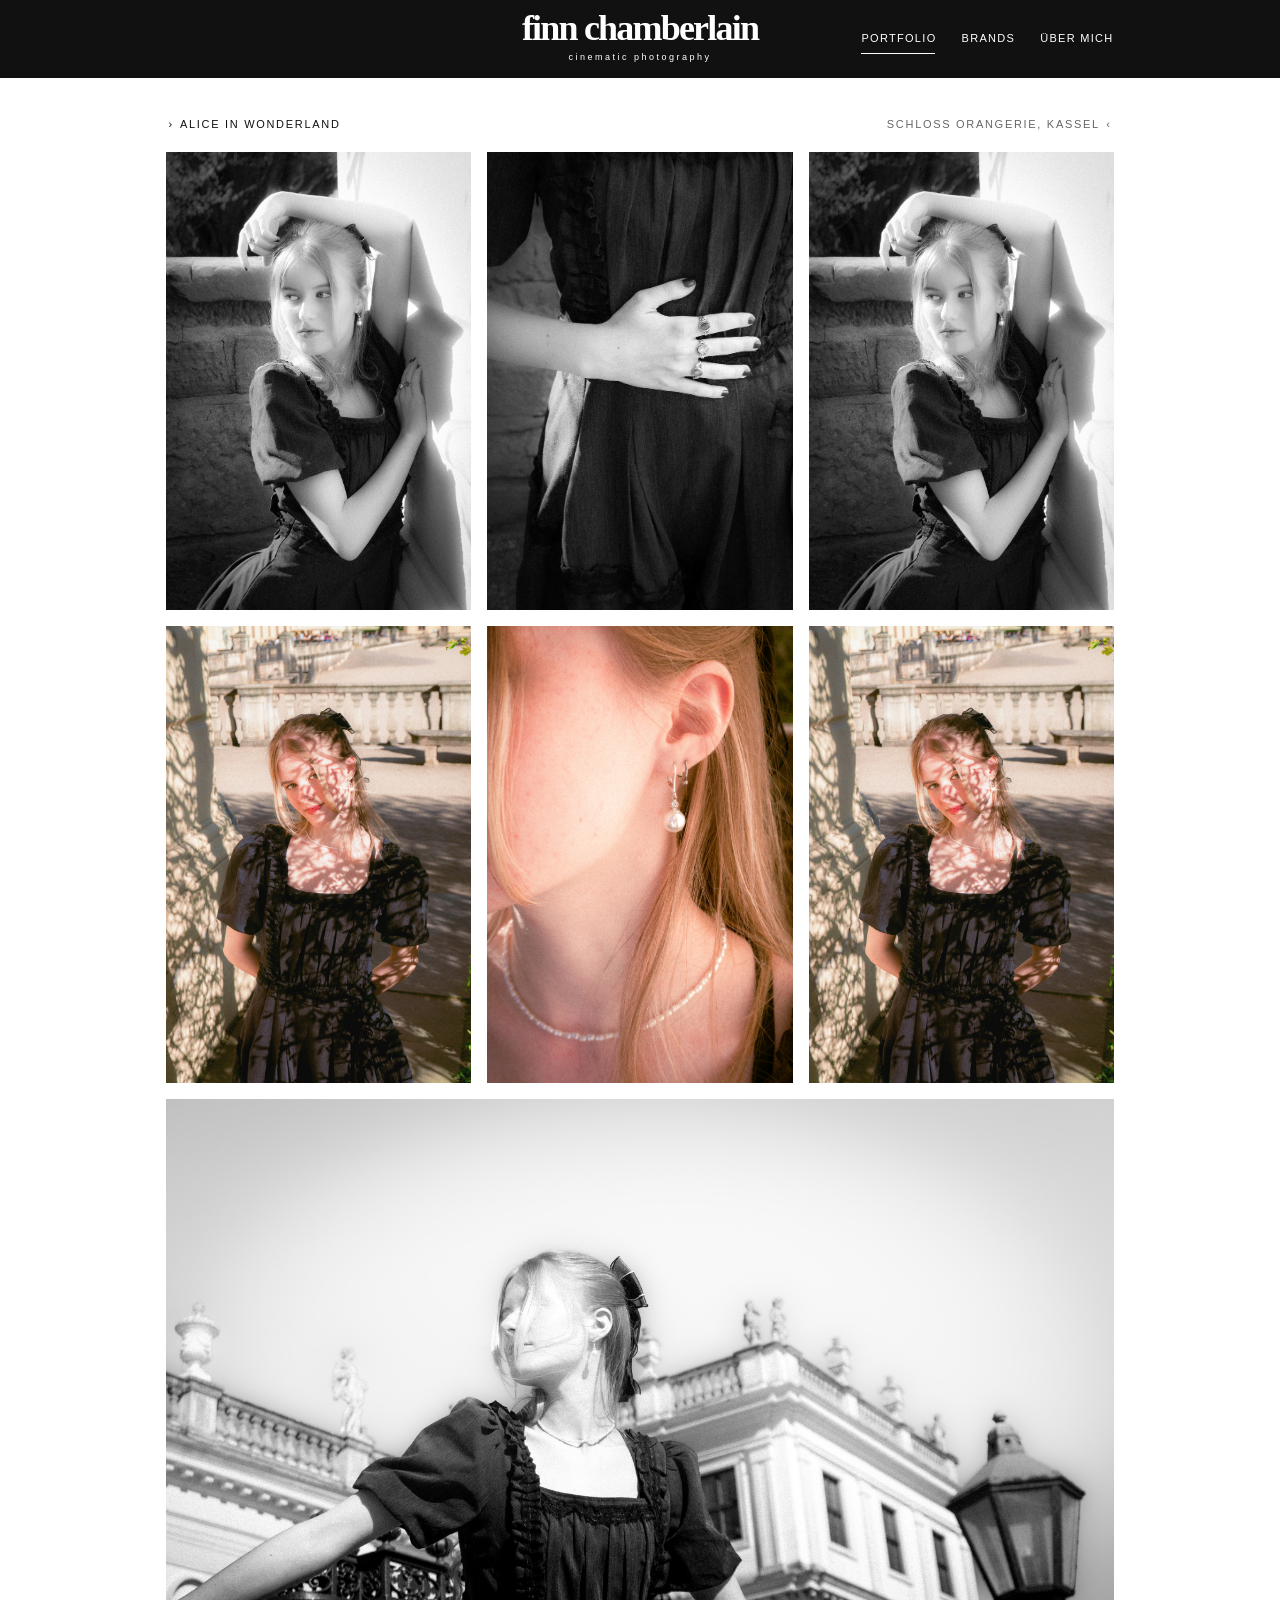
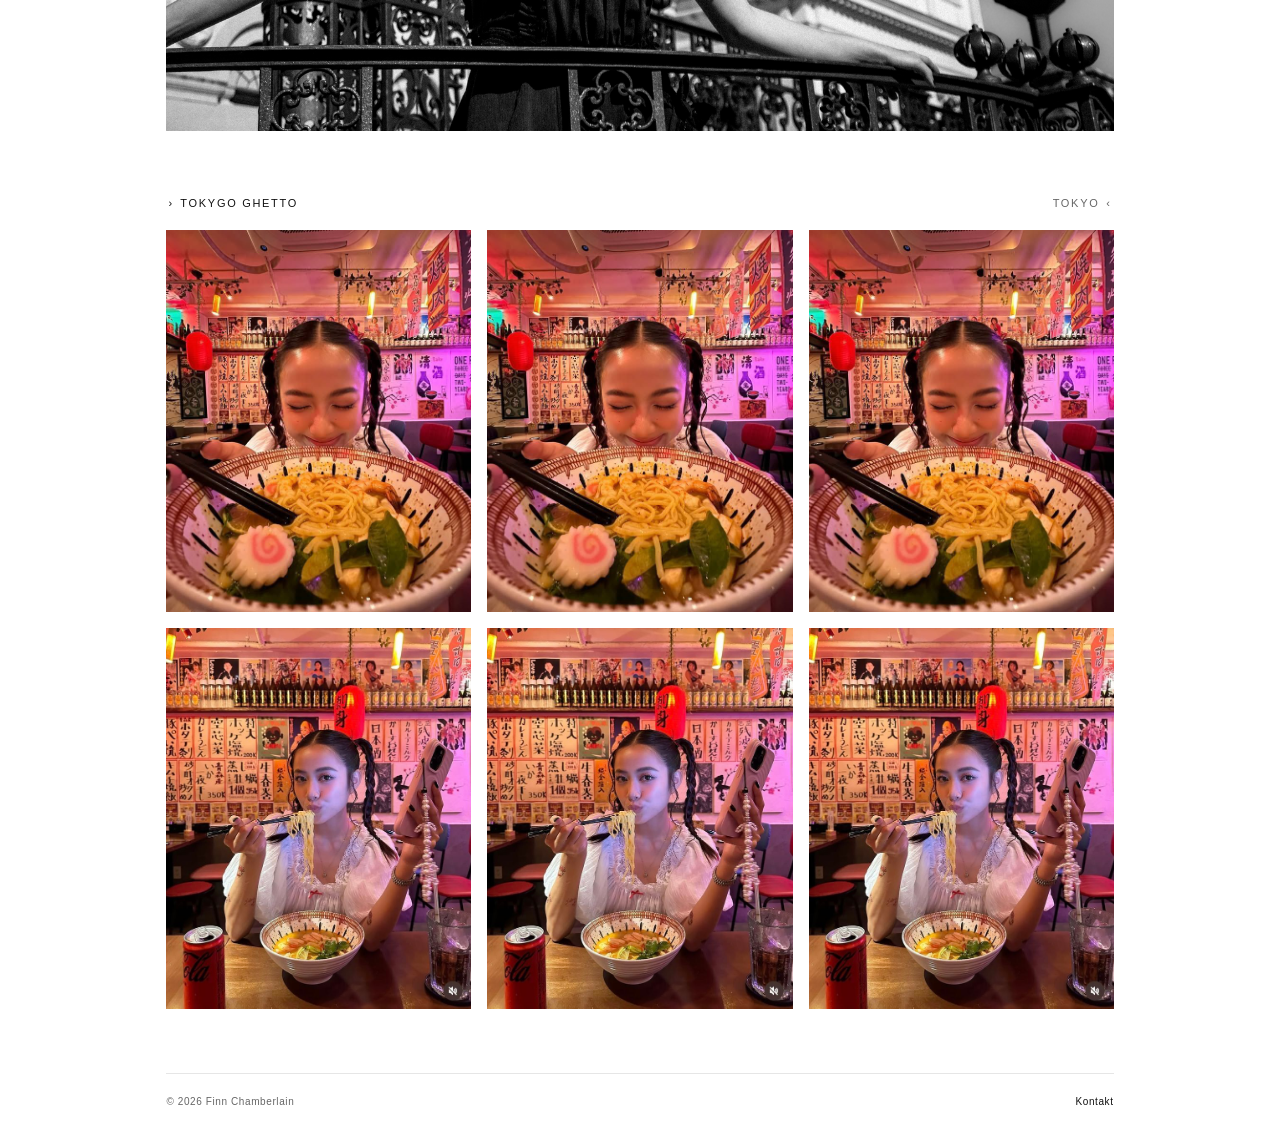
==== index.html @ cdeca8a9 "Initial photography portfolio and client gallery" ====
<!doctype html>
<html lang="de">
<head>
  <meta charset="utf-8">
  <meta name="viewport" content="width=device-width, initial-scale=1">
  <meta name="description" content="Finn Chamberlain — Porträt-, Fashion- und Editorial-Fotografie.">
  <meta name="theme-color" content="#111111">
  <title>Portfolio — Finn Chamberlain</title>
  <link rel="stylesheet" href="styles.css">
  <script src="script.js" defer></script>
</head>
<body>
  <a class="skip-link" href="#main">Zum Inhalt</a>
  <header class="site-header">
    <div class="header-inner">
      <a class="wordmark" href="index.html" aria-label="Finn Chamberlain, Startseite">finn chamberlain<span>cinematic photography</span></a>
      <nav aria-label="Hauptnavigation">
        <a href="index.html" aria-current="page">Portfolio</a>
        <a href="brands.html">Brands</a>
        <a href="about.html">Über mich</a>
      </nav>
    </div>
  </header>
  <main id="main" class="page">
    <h1 class="visually-hidden">Finn Chamberlain — Portfolio</h1>
    <section class="photo-series" aria-labelledby="series-title">
      <div class="series-heading">
        <h2 id="series-title"><span aria-hidden="true">›</span> Alice in Wonderland</h2>
        <p>Schloss Orangerie, Kassel <span aria-hidden="true">‹</span></p>
      </div>
      <div class="photo-grid portfolio-grid">
        <img src="fotos/DSC01236.jpg" width="952" height="1427" alt="Schwarz-Weiß-Porträt an einer Säule der Orangerie, ein Arm über dem Kopf." fetchpriority="high" decoding="async">
        <img src="fotos/DSC01363.jpg" width="786" height="1179" alt="Schwarz-Weiß-Detail einer Hand mit Ringen auf einem schwarzen Kleid." decoding="async">
        <img class="photo-repeat" src="fotos/DSC01236.jpg" width="952" height="1427" alt="" aria-hidden="true" decoding="async">
        <img src="fotos/DSC01395-fertig.jpg" width="975" height="1462" alt="Porträt im schwarzen Kleid vor der Orangerie mit Blattschatten im Gesicht." loading="lazy" decoding="async">
        <img src="fotos/DSC01354.jpg" width="691" height="1036" alt="Detailaufnahme von Perlenohrring und Halskette im warmen Sonnenlicht." loading="lazy" decoding="async">
        <img class="photo-repeat" src="fotos/DSC01395-fertig.jpg" width="975" height="1462" alt="" aria-hidden="true" loading="lazy" decoding="async">
        <img class="photo-landscape" src="fotos/DSC00937.jpg" width="1500" height="1000" alt="Schwarz-Weiß-Aufnahme im Querformat: ein Model am schmiedeeisernen Geländer vor der Orangerie." loading="lazy" decoding="async">
      </div>
    </section>
    <section class="photo-series" aria-labelledby="tokygo-title">
      <div class="series-heading">
        <h2 id="tokygo-title"><span aria-hidden="true">›</span> Tokygo Ghetto</h2>
        <p>Tokyo <span aria-hidden="true">‹</span></p>
      </div>
      <div class="photo-grid portfolio-grid tokygo-grid">
        <img src="fotos/bild3.jpg" width="640" height="800" alt="Eine Frau über einer Schale Ramen im farbig beleuchteten Restaurant in Tokyo." loading="lazy" decoding="async">
        <img class="photo-repeat" src="fotos/bild3.jpg" width="640" height="800" alt="" aria-hidden="true" loading="lazy" decoding="async">
        <img class="photo-repeat" src="fotos/bild3.jpg" width="640" height="800" alt="" aria-hidden="true" loading="lazy" decoding="async">
        <img src="fotos/bild4.jpg" width="736" height="911" alt="Porträt am Restauranttisch in Tokyo mit Ramen, Essstäbchen und roten Laternen im Hintergrund." loading="lazy" decoding="async">
        <img class="photo-repeat" src="fotos/bild4.jpg" width="736" height="911" alt="" aria-hidden="true" loading="lazy" decoding="async">
        <img class="photo-repeat" src="fotos/bild4.jpg" width="736" height="911" alt="" aria-hidden="true" loading="lazy" decoding="async">
      </div>
    </section>
  </main>
  <footer class="site-footer">
    <span>© <span data-year>2026</span> Finn Chamberlain</span>
    <a href="about.html#kontakt">Kontakt</a>
  </footer>
</body>
</html>
---- styles.css ----
@charset "UTF-8";

:root {
  --white: #ffffff;
  --black: #111111;
  --muted: #666666;
  --line: #e6e6e6;
  --serif: Georgia, "Times New Roman", serif;
  --sans: "Helvetica Neue", Helvetica, Arial, sans-serif;
  --content-width: 74%;
  --content-max: 1480px;
  --image-gap: clamp(16px, 1.25vw, 24px);
}

* { box-sizing: border-box; }
body {
  margin: 0;
  background: var(--white);
  color: var(--black);
  font-family: var(--sans);
  -webkit-font-smoothing: antialiased;
}
a { color: inherit; text-decoration: none; }
a:focus-visible { outline: 2px solid currentColor; outline-offset: 5px; }
h1, h2, p { margin: 0; }
::selection { color: var(--white); background: var(--black); }
.visually-hidden {
  position: absolute;
  width: 1px;
  height: 1px;
  padding: 0;
  margin: -1px;
  overflow: hidden;
  clip-path: inset(50%);
  white-space: nowrap;
  border: 0;
}
.skip-link {
  position: fixed;
  z-index: 10;
  top: 10px;
  left: 10px;
  padding: 12px 18px;
  color: var(--black);
  background: var(--white);
  transform: translateY(-160%);
}
.skip-link:focus { transform: translateY(0); }

.site-header { color: var(--white); background: var(--black); }
.header-inner {
  width: var(--content-width);
  max-width: var(--content-max);
  min-height: 78px;
  margin-inline: auto;
  display: grid;
  grid-template-columns: minmax(0, 1fr) auto minmax(0, 1fr);
  align-items: center;
  gap: 24px;
}
.wordmark {
  grid-column: 2;
  padding: 6px 0 10px;
  text-align: center;
  font-family: var(--serif);
  font-size: 36px;
  font-weight: 700;
  line-height: 1;
  letter-spacing: -1.8px;
  white-space: nowrap;
}
.wordmark span {
  display: block;
  margin-top: 5px;
  font-family: var(--sans);
  font-size: 9px;
  font-weight: 400;
  line-height: 1.4;
  letter-spacing: 2.5px;
}
.site-header nav {
  justify-self: end;
  display: flex;
  gap: 25px;
  align-items: center;
}
.site-header nav a {
  position: relative;
  padding: 12px 0;
  font-size: 11px;
  line-height: 1.4;
  letter-spacing: 1.3px;
  text-transform: uppercase;
  white-space: nowrap;
}
.site-header nav a::after {
  content: "";
  position: absolute;
  bottom: 5px;
  left: 0;
  right: 1.3px;
  height: 1px;
  background: currentColor;
  transform: scaleX(0);
  transform-origin: left;
  transition: transform 180ms ease;
}
.site-header nav a[aria-current="page"]::after,
.site-header nav a:hover::after,
.site-header nav a:focus-visible::after { transform: scaleX(1); }

.page {
  width: var(--content-width);
  max-width: var(--content-max);
  margin: clamp(32px, 3vw, 52px) auto 0;
}
.series-heading {
  display: flex;
  justify-content: space-between;
  align-items: baseline;
  gap: 12px 28px;
  margin-bottom: 18px;
}
.series-heading h1,
.series-heading h2,
.series-heading p {
  font-size: 11px;
  font-weight: 400;
  line-height: 1.6;
  letter-spacing: 1.7px;
  text-transform: uppercase;
}
.series-heading p { text-align: right; color: var(--muted); }
.series-heading h2 > span, .series-heading p > span { display: inline-block; margin-inline: 2px; }
.photo-grid {
  display: grid;
  grid-template-columns: repeat(3, minmax(0, 1fr));
  gap: var(--image-gap);
}
.photo-placeholder {
  position: relative;
  min-width: 0;
  aspect-ratio: 2 / 3;
  background: #eeeeee;
}
.photo-placeholder span {
  position: absolute;
  bottom: 14px;
  left: 14px;
  right: 14px;
  color: var(--muted);
  font-size: 10px;
  line-height: 1.5;
  letter-spacing: .5px;
}
.photo-grid img {
  display: block;
  min-width: 0;
  width: 100%;
  height: auto;
}
.portfolio-grid > img:not(.photo-landscape) { aspect-ratio: 2 / 3; object-fit: cover; }
.tokygo-grid > img:not(.photo-landscape) { aspect-ratio: 4 / 5; }
.photo-landscape { grid-column: 1 / -1; }
.photo-series + .photo-series { margin-top: 64px; }

.about-layout {
  display: grid;
  grid-template-columns: minmax(0, 1fr) minmax(0, 1.15fr);
  gap: clamp(36px, 5vw, 88px);
  align-items: start;
}
.about-heading { margin-bottom: 28px; }
.about-figure { margin: 0; }
.about-portrait { display: block; width: 100%; height: auto; }
.about-figure figcaption { display: flex; justify-content: space-between; gap: 20px; margin-top: 14px; font-size: 9px; line-height: 1.6; letter-spacing: 1px; text-transform: uppercase; }
.about-figure figcaption span { color: var(--muted); }
.about-copy { padding-top: 8px; }
.about-kicker { color: var(--muted); font-size: 9px; letter-spacing: 1.4px; text-transform: uppercase; line-height: 1.8; }
.about-copy h2 {
  margin: 14px 0 30px;
  font-size: clamp(20px, 2vw, 28px);
  font-weight: 400;
  line-height: 1.4;
  letter-spacing: 1.5px;
  text-transform: uppercase;
}
.about-prose {
  max-width: 62ch;
  font-size: 14px;
  line-height: 1.95;
  text-align: justify;
  text-align-last: left;
  -webkit-hyphens: auto;
  hyphens: auto;
  overflow-wrap: break-word;
}
.about-prose p + p { margin-top: 20px; }
.about-contact-link { display: inline-flex; align-items: center; gap: 24px; min-height: 44px; margin-top: 22px; font-size: 10px; letter-spacing: 1.4px; text-transform: uppercase; }
.about-contact-link:hover { text-decoration: underline; text-underline-offset: 5px; }
.draft-note { color: var(--muted); }
.contact-section { margin-top: 64px; scroll-margin-top: 24px; }
.about-contact { display: grid; grid-template-columns: 1fr 1.15fr; gap: clamp(36px, 5vw, 88px); padding-top: 26px; border-top: 1px solid var(--line); }
.about-contact h2 { font-size: 11px; font-weight: 400; line-height: 1.8; letter-spacing: 1.7px; text-transform: uppercase; }
.about-contact p { font-size: 13px; line-height: 1.9; }
.about-contact .draft-note { margin-top: 12px; font-size: 11px; }
.publications-section { margin-top: clamp(56px, 6vw, 96px); }
.publication-list { list-style: none; padding: 0; margin: 26px 0 0; }
.publication-entry {
  display: grid;
  grid-template-columns: 72px minmax(0, 1fr);
  align-items: baseline;
  gap: 28px;
  padding: 27px 0;
  border-top: 1px solid var(--line);
  border-bottom: 1px solid var(--line);
}
.publication-entry + .publication-entry { border-top: 0; }
.publication-entry > div { display: grid; grid-template-columns: minmax(0, 1fr) minmax(0, 1.2fr); gap: 28px; align-items: baseline; }
.publication-year { color: var(--muted); font-size: 11px; line-height: 1.8; }
.publication-entry h3 { margin: 0; font-family: var(--sans); font-size: 13px; font-weight: 400; line-height: 1.6; letter-spacing: 1px; text-transform: uppercase; }
.publication-entry p { margin: 0; color: var(--muted); font-size: 11px; line-height: 1.9; }
.site-footer {
  width: var(--content-width);
  max-width: var(--content-max);
  margin: 64px auto 0;
  padding: 20px 0 28px;
  border-top: 1px solid var(--line);
  display: flex;
  justify-content: space-between;
  gap: 20px;
  font-size: 10px;
  line-height: 1.6;
  letter-spacing: .6px;
  color: var(--muted);
}
.site-footer a { color: var(--black); }
.site-footer a:hover { text-decoration: underline; text-underline-offset: 4px; }

.brand-index { display: flex; flex-wrap: wrap; gap: 18px 36px; padding: 18px 0 35px; }
.brand-index a { padding: 7px 0; font-size: 10px; line-height: 1.6; letter-spacing: 1px; text-transform: uppercase; }
.brand-index a span { color: var(--muted); margin-right: 10px; }
.brand-index a:hover { text-decoration: underline; text-underline-offset: 5px; }
.brand-story { display: grid; grid-template-columns: minmax(0, 1fr) minmax(0, 3fr); gap: clamp(28px, 4vw, 72px); scroll-margin-top: 32px; }
.brand-story + .brand-story { margin-top: clamp(64px, 8vw, 128px); padding-top: 48px; border-top: 1px solid var(--line); }
.brand-story-info { position: sticky; top: 36px; align-self: start; padding-top: 3px; }
.brand-story-number, .brand-story-count { font-size: 9px; line-height: 1.7; letter-spacing: 1.2px; text-transform: uppercase; color: var(--muted); }
.brand-story-info h2 { margin: 25px 0 35px; font-family: var(--sans); font-size: clamp(21px, 2.1vw, 34px); font-weight: 400; line-height: 1.25; letter-spacing: -.3px; text-transform: uppercase; overflow-wrap: anywhere; }
.brand-facts { margin: 0; }
.brand-facts > div + div { margin-top: 24px; }
.brand-facts dt { margin-bottom: 7px; color: var(--muted); font-size: 9px; line-height: 1.6; letter-spacing: 1.2px; text-transform: uppercase; }
.brand-facts dd { margin: 0; font-size: 12px; line-height: 1.7; }
.brand-story-count { margin-top: 42px; padding-top: 18px; border-top: 1px solid var(--line); }
.brand-story-images { display: grid; grid-template-columns: repeat(2, minmax(0, 1fr)); gap: var(--image-gap); align-items: start; }
.brand-story-images img { display: block; min-width: 0; width: 100%; height: auto; aspect-ratio: 3 / 2; object-fit: cover; }
.brand-story-images .story-portrait { aspect-ratio: 2 / 3; }
.story-full { grid-column: 1 / -1; }
.brand-story-end { grid-column: 1 / -1; display: flex; justify-content: space-between; gap: 16px; padding-top: 2px; color: var(--muted); font-size: 8px; line-height: 1.8; letter-spacing: 1px; text-transform: uppercase; }

@media (max-width: 1200px) {
  :root { --content-width: 86%; --image-gap: 20px; }
}
@media (max-width: 1000px) {
  .header-inner { grid-template-columns: 1fr auto; }
  .wordmark { grid-column: 1; justify-self: start; }
  .about-layout { grid-template-columns: minmax(0, .85fr) minmax(0, 1.15fr); gap: 32px; }
  .about-copy { padding-top: 0; }
  .about-prose { font-size: 13px; }
}
@media (max-width: 700px) {
  :root { --content-width: 90%; --image-gap: 14px; }
  .header-inner { display: flex; flex-direction: column; gap: 3px; padding: 12px 0 9px; }
  .wordmark { font-size: 31px; padding: 3px 0 7px; }
  .wordmark span { font-size: 8px; letter-spacing: 2px; }
  .site-header nav { gap: 26px; }
  .site-header nav a { padding: 15px 0; font-size: 10px; }
  .site-header nav a::after { bottom: 8px; }
  .page { margin-top: 27px; }
  .series-heading { flex-wrap: wrap; gap: 4px 16px; margin-bottom: 12px; }
  .series-heading h1, .series-heading h2, .series-heading p { font-size: 10px; letter-spacing: 1px; }
  .series-heading p { text-align: left; }
  .photo-grid { grid-template-columns: repeat(2, minmax(0, 1fr)); }
  .portfolio-grid > .photo-repeat { display: none; }
  .photo-placeholder span { bottom: 10px; left: 10px; right: 10px; font-size: 9px; }
  .photo-series + .photo-series { margin-top: 32px; }
  .about-heading { margin-bottom: 24px; }
  .about-layout { grid-template-columns: 1fr; gap: 32px; }
  .about-figure { max-width: 440px; }
  .about-prose { max-width: none; font-size: 14px; line-height: 1.9; }
  .about-copy h2 { margin-bottom: 23px; }
  .about-contact { grid-template-columns: 1fr; gap: 16px; }
  .site-footer { margin-top: 32px; flex-wrap: wrap; }
  .brand-index { gap: 10px 24px; padding: 12px 0 30px; }
  .brand-index a { font-size: 9px; }
  .brand-story { grid-template-columns: 1fr; gap: 25px; }
  .brand-story-info { position: static; display: grid; grid-template-columns: minmax(0, 1fr) auto; column-gap: 24px; }
  .brand-story-number { grid-column: 1 / -1; margin-bottom: 15px; }
  .brand-story-info h2 { margin: 0; font-size: 26px; }
  .brand-facts { align-self: end; }
  .brand-facts > div + div { margin-top: 14px; }
  .brand-facts dd { font-size: 11px; }
  .brand-story-count { grid-column: 1 / -1; margin-top: 20px; padding-top: 13px; }
  .brand-story + .brand-story { margin-top: 54px; padding-top: 30px; }
  .publication-entry { grid-template-columns: 36px minmax(0, 1fr); gap: 12px; }
  .publication-entry > div { grid-template-columns: 1fr; gap: 8px; }
}
@media (max-width: 440px) {
  .photo-grid, .about-layout { grid-template-columns: 1fr; }
  .about-layout { gap: 28px; }
  .brand-story-info { grid-template-columns: 1fr; gap: 0; }
  .brand-facts { display: flex; flex-wrap: wrap; gap: 20px; margin-top: 20px; }
  .brand-facts > div + div { margin-top: 0; }
  .brand-story-images { grid-template-columns: 1fr; }
}

@media (prefers-reduced-motion: reduce) {
  *, *::before, *::after { transition: none !important; }
}
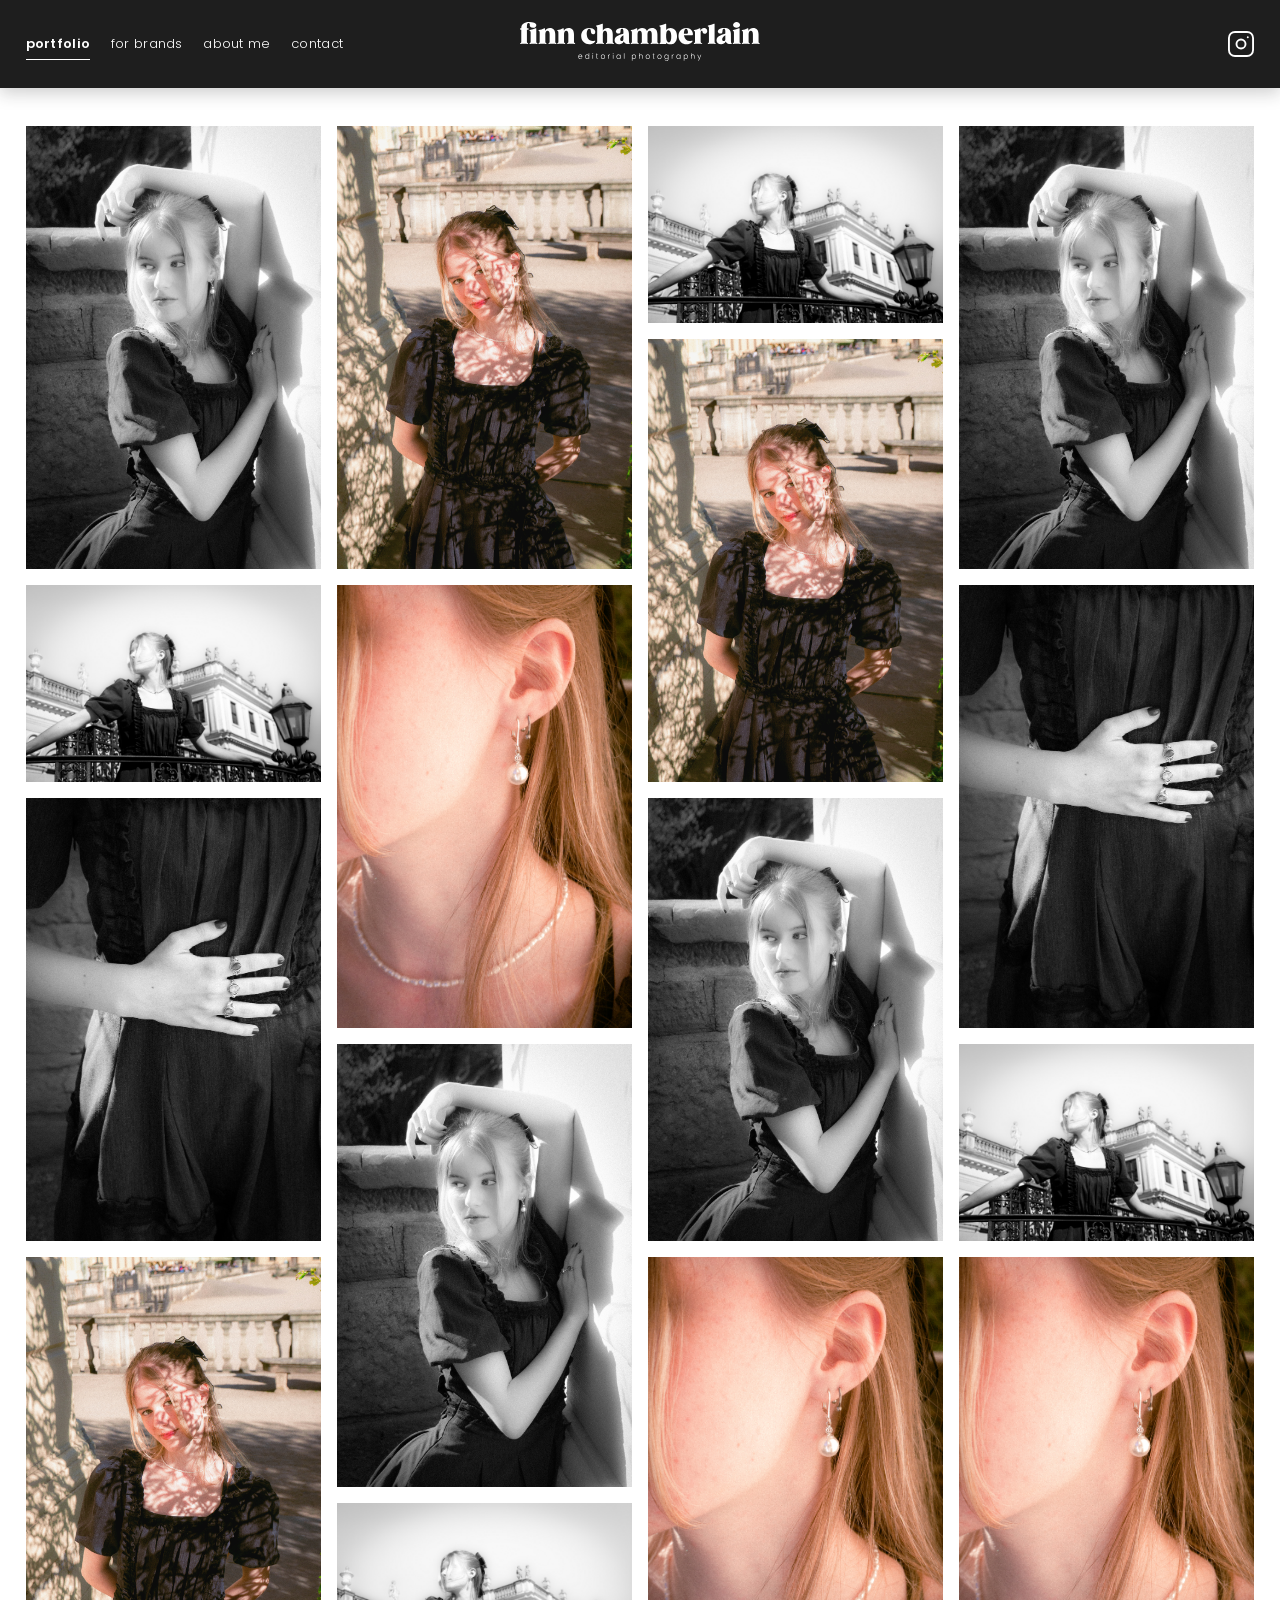
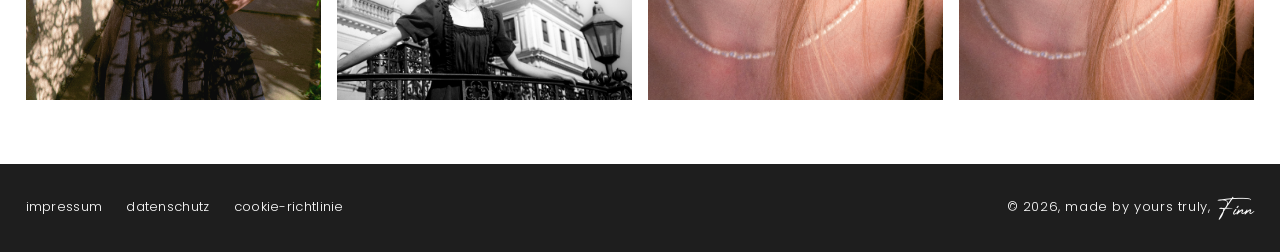
==== commit a665441c: "Redesign portfolio and enhance photo viewing" ====
--- a/index.html
+++ b/index.html
@@ -4,58 +4,59 @@
   <meta charset="utf-8">
   <meta name="viewport" content="width=device-width, initial-scale=1">
   <meta name="description" content="Finn Chamberlain — Porträt-, Fashion- und Editorial-Fotografie.">
-  <meta name="theme-color" content="#111111">
-  <title>Portfolio — Finn Chamberlain</title>
-  <link rel="stylesheet" href="styles.css">
-  <script src="script.js" defer></script>
+  <meta name="theme-color" content="#1E1E1E">
+  <title>portfolio — finn chamberlain</title>
+  <link rel="stylesheet" href="styles.css?v=editorial-1">
+  <script src="image-protection.js" defer></script>
+  <script src="foto-daten.js?v=metadata-1" defer></script>
+  <script src="script.js?v=metadata-2" defer></script>
 </head>
 <body>
   <a class="skip-link" href="#main">Zum Inhalt</a>
   <header class="site-header">
     <div class="header-inner">
-      <a class="wordmark" href="index.html" aria-label="Finn Chamberlain, Startseite">finn chamberlain<span>cinematic photography</span></a>
+      <a class="wordmark" href="index.html" aria-label="Finn Chamberlain, Startseite"><img src="logo/finn-chamberlain-logo.svg" alt="Finn Chamberlain — cinematic photography" width="209" height="34"></a>
       <nav aria-label="Hauptnavigation">
-        <a href="index.html" aria-current="page">Portfolio</a>
-        <a href="brands.html">Brands</a>
-        <a href="about.html">Über mich</a>
+        <a href="index.html" aria-current="page">portfolio</a>
+        <a href="brands.html">for brands</a>
+        <a href="about.html">about me</a>
+        <a href="contact.html">contact</a>
       </nav>
+      <a class="instagram-link" href="https://www.instagram.com/finnxchamberlain/" target="_blank" rel="noopener noreferrer" aria-label="Finn Chamberlain auf Instagram (neuer Tab)"><img src="resources/instagram.svg" alt="" width="16" height="16"></a>
     </div>
   </header>
-  <main id="main" class="page">
+  <main id="main" class="page portfolio-page">
     <h1 class="visually-hidden">Finn Chamberlain — Portfolio</h1>
-    <section class="photo-series" aria-labelledby="series-title">
-      <div class="series-heading">
-        <h2 id="series-title"><span aria-hidden="true">›</span> Alice in Wonderland</h2>
-        <p>Schloss Orangerie, Kassel <span aria-hidden="true">‹</span></p>
+    <section class="portfolio-gallery" aria-label="Ausgewählte Fotografien">
+      <div class="portfolio-column">
+        <figure class="portfolio-photo"><img src="fotos/DSC01236.jpg" width="952" height="1427" alt="Schwarz-Weiß-Porträt an einer Säule der Orangerie, ein Arm über dem Kopf." fetchpriority="high" decoding="async"></figure>
+        <figure class="portfolio-photo is-landscape"><img src="fotos/DSC00937.jpg" width="1500" height="1000" alt="Ein Model am schmiedeeisernen Geländer vor der Orangerie, in Schwarz-Weiß." decoding="async"></figure>
+        <figure class="portfolio-photo"><img src="fotos/DSC01363.jpg" width="786" height="1179" alt="Detail einer Hand mit Ringen auf einem schwarzen Kleid." decoding="async"></figure>
+        <figure class="portfolio-photo"><img src="fotos/DSC01395-fertig.jpg" width="975" height="1462" alt="Porträt im schwarzen Kleid mit Blattschatten im Gesicht." decoding="async"></figure>
       </div>
-      <div class="photo-grid portfolio-grid">
-        <img src="fotos/DSC01236.jpg" width="952" height="1427" alt="Schwarz-Weiß-Porträt an einer Säule der Orangerie, ein Arm über dem Kopf." fetchpriority="high" decoding="async">
-        <img src="fotos/DSC01363.jpg" width="786" height="1179" alt="Schwarz-Weiß-Detail einer Hand mit Ringen auf einem schwarzen Kleid." decoding="async">
-        <img class="photo-repeat" src="fotos/DSC01236.jpg" width="952" height="1427" alt="" aria-hidden="true" decoding="async">
-        <img src="fotos/DSC01395-fertig.jpg" width="975" height="1462" alt="Porträt im schwarzen Kleid vor der Orangerie mit Blattschatten im Gesicht." loading="lazy" decoding="async">
-        <img src="fotos/DSC01354.jpg" width="691" height="1036" alt="Detailaufnahme von Perlenohrring und Halskette im warmen Sonnenlicht." loading="lazy" decoding="async">
-        <img class="photo-repeat" src="fotos/DSC01395-fertig.jpg" width="975" height="1462" alt="" aria-hidden="true" loading="lazy" decoding="async">
-        <img class="photo-landscape" src="fotos/DSC00937.jpg" width="1500" height="1000" alt="Schwarz-Weiß-Aufnahme im Querformat: ein Model am schmiedeeisernen Geländer vor der Orangerie." loading="lazy" decoding="async">
+      <div class="portfolio-column">
+        <figure class="portfolio-photo"><img src="fotos/DSC01395-fertig.jpg" width="975" height="1462" alt="Porträt im schwarzen Kleid mit Blattschatten im Gesicht." loading="lazy" decoding="async"></figure>
+        <figure class="portfolio-photo"><img src="fotos/DSC01354.jpg" width="691" height="1036" alt="Perlenohrring und Halskette im warmen Sonnenlicht." loading="lazy" decoding="async"></figure>
+        <figure class="portfolio-photo"><img src="fotos/DSC01236.jpg" width="952" height="1427" alt="Schwarz-Weiß-Porträt an einer Säule der Orangerie, ein Arm über dem Kopf." loading="lazy" decoding="async"></figure>
+        <figure class="portfolio-photo is-landscape"><img src="fotos/DSC00937.jpg" width="1500" height="1000" alt="" loading="lazy" decoding="async"></figure>
       </div>
-    </section>
-    <section class="photo-series" aria-labelledby="tokygo-title">
-      <div class="series-heading">
-        <h2 id="tokygo-title"><span aria-hidden="true">›</span> Tokygo Ghetto</h2>
-        <p>Tokyo <span aria-hidden="true">‹</span></p>
+      <div class="portfolio-column">
+        <figure class="portfolio-photo is-landscape"><img src="fotos/DSC00937.jpg" width="1500" height="1000" alt="" loading="lazy" decoding="async"></figure>
+        <figure class="portfolio-photo"><img src="fotos/DSC01395-fertig.jpg" width="975" height="1462" alt="" loading="lazy" decoding="async"></figure>
+        <figure class="portfolio-photo"><img src="fotos/DSC01236.jpg" width="952" height="1427" alt="" loading="lazy" decoding="async"></figure>
+        <figure class="portfolio-photo"><img src="fotos/DSC01354.jpg" width="691" height="1036" alt="" loading="lazy" decoding="async"></figure>
       </div>
-      <div class="photo-grid portfolio-grid tokygo-grid">
-        <img src="fotos/bild3.jpg" width="640" height="800" alt="Eine Frau über einer Schale Ramen im farbig beleuchteten Restaurant in Tokyo." loading="lazy" decoding="async">
-        <img class="photo-repeat" src="fotos/bild3.jpg" width="640" height="800" alt="" aria-hidden="true" loading="lazy" decoding="async">
-        <img class="photo-repeat" src="fotos/bild3.jpg" width="640" height="800" alt="" aria-hidden="true" loading="lazy" decoding="async">
-        <img src="fotos/bild4.jpg" width="736" height="911" alt="Porträt am Restauranttisch in Tokyo mit Ramen, Essstäbchen und roten Laternen im Hintergrund." loading="lazy" decoding="async">
-        <img class="photo-repeat" src="fotos/bild4.jpg" width="736" height="911" alt="" aria-hidden="true" loading="lazy" decoding="async">
-        <img class="photo-repeat" src="fotos/bild4.jpg" width="736" height="911" alt="" aria-hidden="true" loading="lazy" decoding="async">
+      <div class="portfolio-column">
+        <figure class="portfolio-photo"><img src="fotos/DSC01236.jpg" width="952" height="1427" alt="" loading="lazy" decoding="async"></figure>
+        <figure class="portfolio-photo"><img src="fotos/DSC01363.jpg" width="786" height="1179" alt="" loading="lazy" decoding="async"></figure>
+        <figure class="portfolio-photo is-landscape"><img src="fotos/DSC00937.jpg" width="1500" height="1000" alt="" loading="lazy" decoding="async"></figure>
+        <figure class="portfolio-photo"><img src="fotos/DSC01354.jpg" width="691" height="1036" alt="" loading="lazy" decoding="async"></figure>
       </div>
     </section>
   </main>
   <footer class="site-footer">
-    <span>© <span data-year>2026</span> Finn Chamberlain</span>
-    <a href="about.html#kontakt">Kontakt</a>
+    <nav aria-label="Rechtliches"><a href="impressum.html">impressum</a><a href="datenschutz.html">datenschutz</a><a href="cookie-richtlinie.html">cookie-richtlinie</a></nav>
+    <span class="footer-credit">© 2026, made by yours truly, <span class="signature">Finn</span></span>
   </footer>
 </body>
 </html>
--- a/styles.css
+++ b/styles.css
@@ -1,12 +1,53 @@
 @charset "UTF-8";
+
+@font-face {
+  font-family: "Gazpacho";
+  src: url("fonts/gazpacho-regular.otf") format("opentype");
+  font-style: normal;
+  font-weight: 400;
+  font-display: swap;
+}
+
+@font-face {
+  font-family: "Gazpacho";
+  src: url("fonts/gazpacho-bold.otf") format("opentype");
+  font-style: normal;
+  font-weight: 700;
+  font-display: swap;
+}
+
+@font-face {
+  font-family: "Poppins";
+  src: url("fonts/poppins-light.ttf") format("truetype");
+  font-style: normal;
+  font-weight: 300;
+  font-display: swap;
+}
+
+@font-face {
+  font-family: "Poppins";
+  src: url("fonts/Poppins-SemiBold.ttf") format("truetype");
+  font-style: normal;
+  font-weight: 600;
+  font-display: swap;
+}
 
 :root {
   --white: #ffffff;
-  --black: #111111;
-  --muted: #666666;
-  --line: #e6e6e6;
-  --serif: Georgia, "Times New Roman", serif;
-  --sans: "Helvetica Neue", Helvetica, Arial, sans-serif;
+  --black: #1e1e1e;
+  --muted: var(--black);
+  --line: var(--black);
+  --bar-height: 88px;
+  --bar-font-size: 13px;
+  --bar-inset: max(calc((100% - var(--gallery-width)) / 2), calc((100% - var(--gallery-max)) / 2));
+  --gallery-width: 96%;
+  --gallery-max: 1840px;
+  --lightbox-edge: 8px;
+  --contact-photo-filter: grayscale(1);
+  --page-space: clamp(32px, 3vw, 52px);
+  --photo-gap: clamp(12px, 1.25vw, 24px);
+  --serif: "Gazpacho", Georgia, "Times New Roman", serif;
+  --sans: "Poppins", "Helvetica Neue", Helvetica, Arial, sans-serif;
   --content-width: 74%;
   --content-max: 1480px;
   --image-gap: clamp(16px, 1.25vw, 24px);
@@ -15,14 +56,25 @@
 * { box-sizing: border-box; }
 body {
   margin: 0;
+  min-height: 100vh;
+  display: flex;
+  flex-direction: column;
   background: var(--white);
   color: var(--black);
   font-family: var(--sans);
+  font-weight: 300;
+  text-transform: lowercase;
+  font-synthesis: none;
   -webkit-font-smoothing: antialiased;
 }
 a { color: inherit; text-decoration: none; }
 a:focus-visible { outline: 2px solid currentColor; outline-offset: 5px; }
 h1, h2, p { margin: 0; }
+h1, h2, h3, h4, h5, h6 { font-family: var(--serif); font-weight: 400; }
+button, input, select, textarea { font-family: inherit; font-weight: inherit; }
+button, input, select, textarea { text-transform: inherit; }
+img:not([src$=".svg"]) { -webkit-user-drag: none; -webkit-touch-callout: none; user-select: none; pointer-events: none; }
+img.lightbox-image, #viewer-image { pointer-events: auto; }
 ::selection { color: var(--white); background: var(--black); }
 .visually-hidden {
   position: absolute;
@@ -47,23 +99,36 @@
 }
 .skip-link:focus { transform: translateY(0); }
 
-.site-header { color: var(--white); background: var(--black); }
+.site-header {
+  position: sticky;
+  top: 0;
+  z-index: 20;
+  flex-shrink: 0;
+  height: var(--bar-height);
+  color: var(--white);
+  background: var(--black);
+  box-shadow: 0 5px 16px rgb(30 30 30 / 22%);
+  transition: transform 280ms ease, opacity 280ms ease;
+}
+.site-header.is-hidden { transform: translateY(-100%); opacity: 0; pointer-events: none; }
+.site-header:focus-within { transform: translateY(0); opacity: 1; pointer-events: auto; }
 .header-inner {
-  width: var(--content-width);
-  max-width: var(--content-max);
-  min-height: 78px;
+  width: var(--gallery-width);
+  max-width: var(--gallery-max);
+  height: 100%;
   margin-inline: auto;
   display: grid;
   grid-template-columns: minmax(0, 1fr) auto minmax(0, 1fr);
   align-items: center;
-  gap: 24px;
+  gap: 16px;
 }
 .wordmark {
   grid-column: 2;
+  grid-row: 1;
   padding: 6px 0 10px;
   text-align: center;
   font-family: var(--serif);
-  font-size: 36px;
+  font-size: 30px;
   font-weight: 700;
   line-height: 1;
   letter-spacing: -1.8px;
@@ -74,45 +139,61 @@
   margin-top: 5px;
   font-family: var(--sans);
   font-size: 9px;
-  font-weight: 400;
+  font-weight: 300;
   line-height: 1.4;
   letter-spacing: 2.5px;
 }
 .site-header nav {
-  justify-self: end;
+  grid-column: 1;
+  grid-row: 1;
+  justify-self: start;
   display: flex;
-  gap: 25px;
+  gap: clamp(12px, 1.6vw, 25px);
   align-items: center;
 }
-.site-header nav a {
+:is(.site-header, .site-footer) nav a {
   position: relative;
   padding: 12px 0;
-  font-size: 11px;
+  font-size: var(--bar-font-size);
   line-height: 1.4;
-  letter-spacing: 1.3px;
-  text-transform: uppercase;
+  letter-spacing: .3px;
   white-space: nowrap;
 }
-.site-header nav a::after {
+:is(.site-header, .site-footer) nav a::after {
   content: "";
   position: absolute;
   bottom: 5px;
   left: 0;
-  right: 1.3px;
+  right: 0;
   height: 1px;
   background: currentColor;
   transform: scaleX(0);
   transform-origin: left;
-  transition: transform 180ms ease;
-}
-.site-header nav a[aria-current="page"]::after,
-.site-header nav a:hover::after,
-.site-header nav a:focus-visible::after { transform: scaleX(1); }
+  transition: transform 480ms ease;
+}
+:is(.site-header, .site-footer) nav a[aria-current="page"] { font-weight: 700; font-synthesis: weight; }
+:is(.site-header, .site-footer) nav a[aria-current="page"]::after,
+:is(.site-header, .site-footer) nav a:hover::after,
+:is(.site-header, .site-footer) nav a:focus-visible::after { transform: scaleX(1); }
+.instagram-link { grid-column: 3; grid-row: 1; justify-self: end; display: grid; place-items: center end; width: 44px; height: 44px; }
+.instagram-link img { width: 26px; height: 26px; }
+.wordmark img { display: block; width: 240px; height: auto; max-height: 58px; object-fit: contain; }
+.page { transition: opacity 260ms ease; }
+.page.is-leaving { opacity: 0; }
+.page.is-entering { animation: page-enter 380ms ease both; }
+@keyframes page-enter { from { opacity: 0; } to { opacity: 1; } }
+@font-face {
+  font-family: "Photograph Signature";
+  src: url("fonts/Photograph%20Signature.ttf") format("truetype");
+  font-weight: 400;
+  font-style: normal;
+  font-display: swap;
+}
 
 .page {
-  width: var(--content-width);
-  max-width: var(--content-max);
-  margin: clamp(32px, 3vw, 52px) auto 0;
+  width: var(--gallery-width);
+  max-width: var(--gallery-max);
+  margin: var(--page-space) auto 0;
 }
 .series-heading {
   display: flex;
@@ -128,9 +209,10 @@
   font-weight: 400;
   line-height: 1.6;
   letter-spacing: 1.7px;
-  text-transform: uppercase;
-}
-.series-heading p { text-align: right; color: var(--muted); }
+  text-transform: lowercase;
+}
+.series-heading h1, .series-heading h2 { font-size: 14px; letter-spacing: .6px; }
+.series-heading p { text-align: right; color: var(--muted); font-weight: 300; }
 .series-heading h2 > span, .series-heading p > span { display: inline-block; margin-inline: 2px; }
 .photo-grid {
   display: grid;
@@ -141,7 +223,7 @@
   position: relative;
   min-width: 0;
   aspect-ratio: 2 / 3;
-  background: #eeeeee;
+  background: var(--white);
 }
 .photo-placeholder span {
   position: absolute;
@@ -159,35 +241,62 @@
   width: 100%;
   height: auto;
 }
-.portfolio-grid > img:not(.photo-landscape) { aspect-ratio: 2 / 3; object-fit: cover; }
-.tokygo-grid > img:not(.photo-landscape) { aspect-ratio: 4 / 5; }
-.photo-landscape { grid-column: 1 / -1; }
-.photo-series + .photo-series { margin-top: 64px; }
+.portfolio-page {
+  width: var(--gallery-width);
+  max-width: var(--gallery-max);
+  --portfolio-gap: var(--photo-gap);
+}
+.portfolio-gallery { display: grid; grid-template-columns: repeat(4, minmax(0, 1fr)); gap: var(--portfolio-gap); align-items: start; }
+.portfolio-column { display: flex; flex-direction: column; gap: var(--portfolio-gap); min-width: 0; }
+.portfolio-photo { margin: 0; min-width: 0; aspect-ratio: 2 / 3; overflow: hidden; }
+.portfolio-photo.is-landscape { aspect-ratio: 3 / 2; }
+.portfolio-photo img { display: block; width: 100%; height: 100%; object-fit: cover; }
+.portfolio-photo button { display: block; width: 100%; height: 100%; padding: 0; border: 0; background: var(--white); cursor: zoom-in; }
+.portfolio-photo button:focus-visible { outline: 2px solid var(--black); outline-offset: -4px; }
+.lightbox { position: fixed; inset: var(--bar-height) 0 0; z-index: 40; background: rgb(255 255 255 / 84%); color: var(--black); text-transform: none; }
+.lightbox[hidden] { display: none; }
+.lightbox:focus { outline: none; }
+.lightbox-content { width: 100%; height: 100%; padding: 54px 0 24px; display: grid; grid-template-rows: minmax(0, 1fr) auto; gap: 18px; }
+.lightbox-stage { position: relative; min-height: 0; display: flex; justify-content: center; align-items: center; }
+.lightbox-picture { display: flex; justify-content: center; align-items: center; width: calc(100% - 112px); max-width: var(--gallery-max); height: 100%; min-height: 0; }
+.lightbox-image { display: block; width: auto; height: auto; max-width: 100%; max-height: 100%; object-fit: contain; }
+.lightbox-control { width: 44px; height: 44px; padding: 9px; display: grid; place-items: center; border: 0; color: var(--black); background: transparent; cursor: pointer; }
+.lightbox-control svg { width: 26px; height: 26px; fill: none; stroke: currentColor; stroke-width: 1.75; stroke-linecap: round; stroke-linejoin: round; }
+.lightbox-control:focus-visible, .brand-more-button:focus-visible { outline: 2px solid currentColor; outline-offset: 3px; }
+.lightbox-close { position: absolute; top: 8px; right: var(--lightbox-edge); }
+.lightbox-previous, .lightbox-next { position: absolute; top: 50%; transform: translateY(-50%); }
+.lightbox-previous { left: var(--lightbox-edge); }
+.lightbox-next { right: var(--lightbox-edge); }
+.lightbox-caption { display: flex; justify-content: center; flex-wrap: wrap; gap: 6px 32px; padding-inline: 12px; font-size: 14px; line-height: 1.7; }
+.lightbox-caption p { display: flex; gap: 6px; }
+.lightbox-label { font-weight: 600; }
+.lightbox-open { overflow: hidden; padding-top: var(--bar-height); }
+html:has(.lightbox-open) { overflow: hidden; }
+.lightbox-open .site-header { position: fixed; inset: 0 0 auto; z-index: 50; transform: none; opacity: 1; pointer-events: auto; transition: none; }
 
 .about-layout {
   display: grid;
-  grid-template-columns: minmax(0, 1fr) minmax(0, 1.15fr);
-  gap: clamp(36px, 5vw, 88px);
+  grid-template-columns: minmax(0, 1.15fr) minmax(0, .85fr);
+  gap: clamp(40px, 7vw, 112px);
   align-items: start;
 }
-.about-heading { margin-bottom: 28px; }
-.about-figure { margin: 0; }
+.about-figure { position: relative; margin: 0; width: 100%; justify-self: end; }
 .about-portrait { display: block; width: 100%; height: auto; }
-.about-figure figcaption { display: flex; justify-content: space-between; gap: 20px; margin-top: 14px; font-size: 9px; line-height: 1.6; letter-spacing: 1px; text-transform: uppercase; }
-.about-figure figcaption span { color: var(--muted); }
-.about-copy { padding-top: 8px; }
-.about-kicker { color: var(--muted); font-size: 9px; letter-spacing: 1.4px; text-transform: uppercase; line-height: 1.8; }
-.about-copy h2 {
-  margin: 14px 0 30px;
-  font-size: clamp(20px, 2vw, 28px);
-  font-weight: 400;
-  line-height: 1.4;
-  letter-spacing: 1.5px;
-  text-transform: uppercase;
-}
+.photo-notes { position: absolute; inset: 0; pointer-events: none; }
+.photo-note { position: absolute; width: clamp(140px, 17vw, 210px); color: var(--black); font-family: "Photograph Signature", cursive; font-size: clamp(22px, 2vw, 28px); line-height: 1.2; }
+.photo-note > span { display: block; }
+.photo-note svg { display: block; width: 100%; height: auto; fill: none; stroke: currentColor; stroke-width: 1.25; stroke-linecap: round; stroke-linejoin: round; }
+.note-intro { left: 5%; top: 9%; transform: rotate(-5deg); }
+.note-coffee { left: 4%; bottom: 20%; transform: rotate(4deg); }
+.note-cats { right: 4%; bottom: 8%; text-align: right; transform: rotate(-4deg); }
+.about-copy { min-width: 0; }
+.about-quote { margin: 0; font-family: var(--serif); font-weight: 400; font-size: clamp(25px, 3.3vw, 48px); line-height: 1.2; letter-spacing: -.7px; text-transform: none; text-wrap: balance; }
+.about-author { margin: 20px 0 40px; font-family: var(--sans); font-size: var(--bar-font-size); line-height: 1.8; text-transform: none; }
 .about-prose {
-  max-width: 62ch;
-  font-size: 14px;
+  max-width: 78ch;
+  font-family: var(--sans);
+  font-size: var(--bar-font-size);
+  text-transform: none;
   line-height: 1.95;
   text-align: justify;
   text-align-last: left;
@@ -196,123 +305,148 @@
   overflow-wrap: break-word;
 }
 .about-prose p + p { margin-top: 20px; }
-.about-contact-link { display: inline-flex; align-items: center; gap: 24px; min-height: 44px; margin-top: 22px; font-size: 10px; letter-spacing: 1.4px; text-transform: uppercase; }
-.about-contact-link:hover { text-decoration: underline; text-underline-offset: 5px; }
+.about-signature { margin-top: 30px; padding-left: 8px; font-family: "Photograph Signature", cursive; font-size: clamp(46px, 5vw, 68px); line-height: 1.3; text-transform: none; }
 .draft-note { color: var(--muted); }
-.contact-section { margin-top: 64px; scroll-margin-top: 24px; }
-.about-contact { display: grid; grid-template-columns: 1fr 1.15fr; gap: clamp(36px, 5vw, 88px); padding-top: 26px; border-top: 1px solid var(--line); }
-.about-contact h2 { font-size: 11px; font-weight: 400; line-height: 1.8; letter-spacing: 1.7px; text-transform: uppercase; }
-.about-contact p { font-size: 13px; line-height: 1.9; }
-.about-contact .draft-note { margin-top: 12px; font-size: 11px; }
-.publications-section { margin-top: clamp(56px, 6vw, 96px); }
-.publication-list { list-style: none; padding: 0; margin: 26px 0 0; }
-.publication-entry {
-  display: grid;
-  grid-template-columns: 72px minmax(0, 1fr);
-  align-items: baseline;
-  gap: 28px;
-  padding: 27px 0;
-  border-top: 1px solid var(--line);
-  border-bottom: 1px solid var(--line);
-}
-.publication-entry + .publication-entry { border-top: 0; }
-.publication-entry > div { display: grid; grid-template-columns: minmax(0, 1fr) minmax(0, 1.2fr); gap: 28px; align-items: baseline; }
-.publication-year { color: var(--muted); font-size: 11px; line-height: 1.8; }
-.publication-entry h3 { margin: 0; font-family: var(--sans); font-size: 13px; font-weight: 400; line-height: 1.6; letter-spacing: 1px; text-transform: uppercase; }
-.publication-entry p { margin: 0; color: var(--muted); font-size: 11px; line-height: 1.9; }
+.about-publications { margin-top: 40px; font-family: var(--sans); font-size: var(--bar-font-size); line-height: 2; }
+.about-publications h2 { margin: 0 0 12px; font-family: var(--sans); font-size: inherit; font-weight: 600; }
+.about-publications ul { list-style: none; margin: 0; padding: 0; }
+.about-publications li { display: grid; grid-template-columns: 3.5ch 4.5ch 1.5ch minmax(0, 1fr); gap: 10px; align-items: baseline; font-variant-numeric: tabular-nums; }
 .site-footer {
-  width: var(--content-width);
-  max-width: var(--content-max);
-  margin: 64px auto 0;
-  padding: 20px 0 28px;
-  border-top: 1px solid var(--line);
+  width: 100%;
+  height: var(--bar-height);
+  flex-shrink: 0;
+  margin-top: auto;
+  padding: 0 var(--bar-inset);
   display: flex;
   justify-content: space-between;
+  align-items: center;
   gap: 20px;
-  font-size: 10px;
+  font-size: var(--bar-font-size);
   line-height: 1.6;
   letter-spacing: .6px;
-  color: var(--muted);
-}
-.site-footer a { color: var(--black); }
-.site-footer a:hover { text-decoration: underline; text-underline-offset: 4px; }
-
-.brand-index { display: flex; flex-wrap: wrap; gap: 18px 36px; padding: 18px 0 35px; }
-.brand-index a { padding: 7px 0; font-size: 10px; line-height: 1.6; letter-spacing: 1px; text-transform: uppercase; }
-.brand-index a span { color: var(--muted); margin-right: 10px; }
-.brand-index a:hover { text-decoration: underline; text-underline-offset: 5px; }
-.brand-story { display: grid; grid-template-columns: minmax(0, 1fr) minmax(0, 3fr); gap: clamp(28px, 4vw, 72px); scroll-margin-top: 32px; }
-.brand-story + .brand-story { margin-top: clamp(64px, 8vw, 128px); padding-top: 48px; border-top: 1px solid var(--line); }
-.brand-story-info { position: sticky; top: 36px; align-self: start; padding-top: 3px; }
-.brand-story-number, .brand-story-count { font-size: 9px; line-height: 1.7; letter-spacing: 1.2px; text-transform: uppercase; color: var(--muted); }
-.brand-story-info h2 { margin: 25px 0 35px; font-family: var(--sans); font-size: clamp(21px, 2.1vw, 34px); font-weight: 400; line-height: 1.25; letter-spacing: -.3px; text-transform: uppercase; overflow-wrap: anywhere; }
-.brand-facts { margin: 0; }
-.brand-facts > div + div { margin-top: 24px; }
-.brand-facts dt { margin-bottom: 7px; color: var(--muted); font-size: 9px; line-height: 1.6; letter-spacing: 1.2px; text-transform: uppercase; }
-.brand-facts dd { margin: 0; font-size: 12px; line-height: 1.7; }
-.brand-story-count { margin-top: 42px; padding-top: 18px; border-top: 1px solid var(--line); }
-.brand-story-images { display: grid; grid-template-columns: repeat(2, minmax(0, 1fr)); gap: var(--image-gap); align-items: start; }
-.brand-story-images img { display: block; min-width: 0; width: 100%; height: auto; aspect-ratio: 3 / 2; object-fit: cover; }
-.brand-story-images .story-portrait { aspect-ratio: 2 / 3; }
-.story-full { grid-column: 1 / -1; }
-.brand-story-end { grid-column: 1 / -1; display: flex; justify-content: space-between; gap: 16px; padding-top: 2px; color: var(--muted); font-size: 8px; line-height: 1.8; letter-spacing: 1px; text-transform: uppercase; }
-
+  color: var(--white);
+  background: var(--black);
+}
+.page { margin-bottom: 64px; }
+.site-footer nav { display: flex; gap: 24px; }
+.footer-credit { display: flex; gap: 7px; align-items: center; white-space: nowrap; }
+.signature { font-family: "Photograph Signature", cursive; font-size: 26px; line-height: 1; letter-spacing: 0; text-transform: none; }
+.legal-section { margin-top: 48px; scroll-margin-top: calc(var(--bar-height) + 24px); }
+.legal-section h2 { margin-bottom: 16px; }
+.legal-section p { font-size: 14px; line-height: 1.9; max-width: 65ch; }
+.legal-page { overflow-wrap: anywhere; }
+.legal-page h1 { font-size: clamp(32px, 4vw, 54px); }
+.legal-intro { margin-top: 24px; max-width: 85ch; font-size: var(--bar-font-size); line-height: 1.9; }
+.legal-section { max-width: 85ch; }
+.legal-section h2 { font-size: 23px; line-height: 1.4; }
+.legal-section p, .legal-section li, .legal-section dd, .legal-section dt { font-size: var(--bar-font-size); line-height: 1.9; }
+.legal-section p + p { margin-top: 14px; }
+.legal-section ul { padding-left: 20px; }
+.legal-section dl { margin: 0; }
+.legal-section dd { margin: 0 0 16px; overflow-wrap: anywhere; }
+.legal-section dt { font-weight: 600; }
+.legal-section a, .legal-intro a { text-decoration: underline; text-underline-offset: 4px; overflow-wrap: anywhere; }
+.legal-placeholder { font-weight: 600; }
+
+.brand-heading { display: flex; justify-content: space-between; align-items: center; gap: 20px; margin-bottom: var(--photo-gap); }
+.brand-identity { display: flex; align-items: center; gap: 16px; }
+.brand-heading h2 { font-size: clamp(18px, 1.8vw, 26px); }
+.brand-heading > p { font-size: var(--bar-font-size); }
+.brand-logo-placeholder { width: 42px; height: 42px; display: grid; place-items: center; border: 1px solid var(--black); font-size: 11px; }
+.brand-composition { display: grid; grid-template-columns: repeat(4, minmax(0, 1fr)); gap: var(--photo-gap); align-items: start; }
+.brand-composition figure { margin: 0; overflow: hidden; min-width: 0; min-height: 0; }
+.brand-portrait, .brand-landscape-stack { aspect-ratio: 2 / 3; min-width: 0; overflow: hidden; }
+.brand-composition img { display: block; width: 100%; height: 100%; object-fit: cover; }
+.brand-landscape-stack { display: grid; grid-template-rows: repeat(2, minmax(0, 1fr)); gap: var(--photo-gap); }
+.brand-more { position: relative; }
+.brand-more-button { position: absolute; inset: 0; width: 100%; height: 100%; border: 0; padding: 16px; display: flex; flex-direction: column; gap: 16px; justify-content: center; align-items: center; color: var(--white); background: rgb(30 30 30 / 45%); cursor: pointer; font-size: 13px; }
+.more-circle { display: grid; place-items: center; width: clamp(40px, 4.5vw, 64px); aspect-ratio: 1; border-radius: 50%; background: var(--white); color: var(--black); }
+.more-circle svg { width: 26px; height: 26px; fill: none; stroke: currentColor; stroke-width: 1.25; stroke-linecap: round; }
+.brand-divider { margin: var(--page-space) 0; border: 0; border-top: 1px solid var(--black); }
+.brands-cta { text-align: center; padding: var(--page-space) 0; }
+.brands-cta h2 { font-size: clamp(26px, 3.4vw, 48px); line-height: 1.25; margin-bottom: 24px; }
+.cta-button { display: inline-flex; align-items: center; gap: 32px; padding: 15px 24px; border: 1px solid var(--black); color: var(--white); background: var(--black); font-size: 13px; transition: background 180ms ease, color 180ms ease; }
+.cta-button:hover { background: var(--white); color: var(--black); }
+html:has(.is-contact) { height: 100%; overflow: hidden; }
+body.is-contact { height: 100vh; height: 100dvh; min-height: 0; overflow: hidden; padding-block: var(--bar-height); }
+.is-contact .site-header { position: fixed; inset: 0 0 auto; transform: none; opacity: 1; pointer-events: auto; }
+.is-contact .site-footer { position: fixed; inset: auto 0 0; margin: 0; }
+.is-contact .contact-page { position: relative; flex: 1; min-height: 0; margin: min(var(--page-space), 5dvh) auto; display: grid; place-items: center; }
+.contact-background { position: absolute; inset: 0; width: 100%; height: 100%; object-fit: cover; opacity: .22; filter: var(--contact-photo-filter); }
+.contact-center { position: relative; z-index: 1; text-align: center; padding: 12px; font-family: var(--sans); font-size: clamp(16px, 2.3vw, 32px); line-height: 1.5; }
+.contact-email { font-size: inherit; }
+.contact-center p { margin-top: 12px; font-size: inherit; }
+.contact-email, .contact-instagram { font-weight: 600; text-decoration: underline; text-underline-offset: 4px; }
+.contact-center p > span { font-weight: 300; }
+
+@media (max-width: 1200px) {
+  :root { --bar-height: 112px; }
+  .header-inner { grid-template-rows: 66px 46px; }
+  .site-header nav { grid-column: 1 / -1; grid-row: 2; justify-self: start; }
+  .wordmark { font-size: 28px; }
+  .site-footer { flex-direction: column; justify-content: center; align-items: stretch; gap: 14px; }
+  .site-footer > :last-child { align-self: flex-end; }
+}
 @media (max-width: 1200px) {
   :root { --content-width: 86%; --image-gap: 20px; }
 }
 @media (max-width: 1000px) {
-  .header-inner { grid-template-columns: 1fr auto; }
-  .wordmark { grid-column: 1; justify-self: start; }
-  .about-layout { grid-template-columns: minmax(0, .85fr) minmax(0, 1.15fr); gap: 32px; }
-  .about-copy { padding-top: 0; }
-  .about-prose { font-size: 13px; }
+  .about-layout { gap: 32px; }
 }
 @media (max-width: 700px) {
-  :root { --content-width: 90%; --image-gap: 14px; }
-  .header-inner { display: flex; flex-direction: column; gap: 3px; padding: 12px 0 9px; }
-  .wordmark { font-size: 31px; padding: 3px 0 7px; }
+  :root { --content-width: 90%; --image-gap: 14px; --bar-font-size: 12px; --gallery-width: 96%; }
+  .header-inner { gap: 0; }
+  .wordmark { font-size: 25px; padding: 3px 0 7px; }
+  .wordmark img { width: 210px; max-height: 50px; }
   .wordmark span { font-size: 8px; letter-spacing: 2px; }
-  .site-header nav { gap: 26px; }
-  .site-header nav a { padding: 15px 0; font-size: 10px; }
-  .site-header nav a::after { bottom: 8px; }
+  .site-header nav { gap: clamp(10px, 3vw, 20px); }
+  :is(.site-header, .site-footer) nav a { padding: 15px 0; }
+  :is(.site-header, .site-footer) nav a::after { bottom: 8px; }
   .page { margin-top: 27px; }
   .series-heading { flex-wrap: wrap; gap: 4px 16px; margin-bottom: 12px; }
   .series-heading h1, .series-heading h2, .series-heading p { font-size: 10px; letter-spacing: 1px; }
+  .series-heading h1, .series-heading h2 { font-size: 13px; letter-spacing: .5px; }
   .series-heading p { text-align: left; }
   .photo-grid { grid-template-columns: repeat(2, minmax(0, 1fr)); }
-  .portfolio-grid > .photo-repeat { display: none; }
+  .portfolio-gallery { grid-template-columns: repeat(2, minmax(0, 1fr)); }
   .photo-placeholder span { bottom: 10px; left: 10px; right: 10px; font-size: 9px; }
-  .photo-series + .photo-series { margin-top: 32px; }
-  .about-heading { margin-bottom: 24px; }
-  .about-layout { grid-template-columns: 1fr; gap: 32px; }
-  .about-figure { max-width: 440px; }
-  .about-prose { max-width: none; font-size: 14px; line-height: 1.9; }
-  .about-copy h2 { margin-bottom: 23px; }
-  .about-contact { grid-template-columns: 1fr; gap: 16px; }
-  .site-footer { margin-top: 32px; flex-wrap: wrap; }
-  .brand-index { gap: 10px 24px; padding: 12px 0 30px; }
-  .brand-index a { font-size: 9px; }
-  .brand-story { grid-template-columns: 1fr; gap: 25px; }
-  .brand-story-info { position: static; display: grid; grid-template-columns: minmax(0, 1fr) auto; column-gap: 24px; }
-  .brand-story-number { grid-column: 1 / -1; margin-bottom: 15px; }
-  .brand-story-info h2 { margin: 0; font-size: 26px; }
-  .brand-facts { align-self: end; }
-  .brand-facts > div + div { margin-top: 14px; }
-  .brand-facts dd { font-size: 11px; }
-  .brand-story-count { grid-column: 1 / -1; margin-top: 20px; padding-top: 13px; }
-  .brand-story + .brand-story { margin-top: 54px; padding-top: 30px; }
-  .publication-entry { grid-template-columns: 36px minmax(0, 1fr); gap: 12px; }
-  .publication-entry > div { grid-template-columns: 1fr; gap: 8px; }
+  .about-layout { grid-template-columns: 1fr; gap: 0; }
+  .about-copy { display: contents; }
+  .about-quote { order: 1; }
+  .about-author { order: 2; margin-bottom: 28px; }
+  .about-figure { order: 3; margin-bottom: 32px; }
+  .about-prose { order: 4; }
+  .about-signature { order: 5; }
+  .about-publications { order: 6; }
+  .about-prose { max-width: none; line-height: 1.9; }
+  .about-figure { max-width: 480px; }
+  .page { margin-bottom: 32px; }
+  .site-footer { padding: 12px var(--bar-inset); }
+  .site-footer nav { gap: clamp(10px, 3vw, 18px); }
+  :root { --page-space: 27px; }
+  .brand-composition { grid-template-columns: repeat(2, minmax(0, 1fr)); }
+  .lightbox-content { padding-bottom: 18px; gap: 12px; }
+  .lightbox-picture { width: calc(100% - 96px); }
 }
 @media (max-width: 440px) {
+  .portfolio-gallery { grid-template-columns: 1fr; }
+  .brand-composition { grid-template-columns: 1fr; }
   .photo-grid, .about-layout { grid-template-columns: 1fr; }
-  .about-layout { gap: 28px; }
-  .brand-story-info { grid-template-columns: 1fr; gap: 0; }
-  .brand-facts { display: flex; flex-wrap: wrap; gap: 20px; margin-top: 20px; }
-  .brand-facts > div + div { margin-top: 0; }
-  .brand-story-images { grid-template-columns: 1fr; }
+}
+
+@media (max-height: 400px) {
+  .is-contact { --bar-height: 72px; --bar-font-size: 11px; }
+  .is-contact .wordmark img { max-height: 30px; width: 180px; }
+  .is-contact .site-footer { padding-block: 0; gap: 4px; }
+  .is-contact :is(.site-header, .site-footer) nav a { padding-block: 7px; }
+  .is-contact .contact-center { padding: 4px; }
+  .is-contact .contact-center p { margin-top: 4px; }
+  .lightbox-content { padding-top: 44px; padding-bottom: 8px; gap: 4px; }
+}
+@media (max-height: 400px) and (max-width: 1200px) {
+  .is-contact .header-inner { grid-template-rows: 40px 32px; }
 }
 
 @media (prefers-reduced-motion: reduce) {
-  *, *::before, *::after { transition: none !important; }
-}
+  *, *::before, *::after { transition: none !important; animation: none !important; }
+}
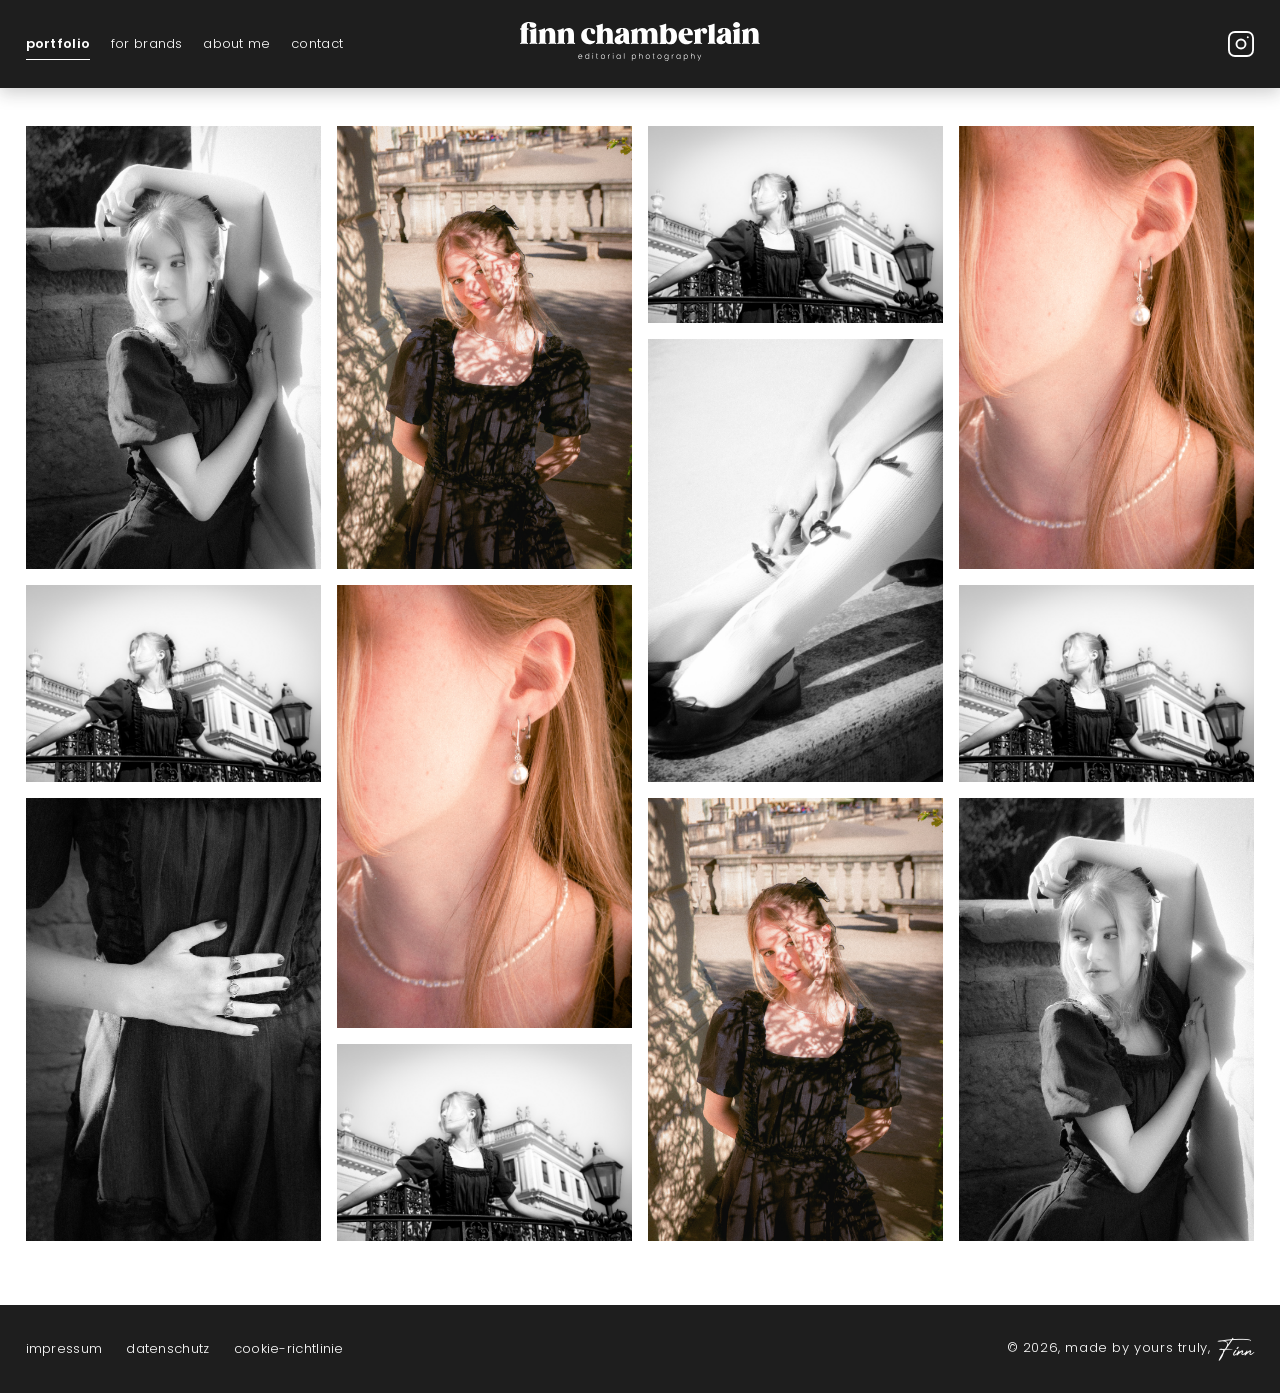
==== commit efe91248: "Update portfolio selection and add Kassel brand identities" ====
--- a/index.html
+++ b/index.html
@@ -32,25 +32,21 @@
         <figure class="portfolio-photo"><img src="fotos/DSC01236.jpg" width="952" height="1427" alt="Schwarz-Weiß-Porträt an einer Säule der Orangerie, ein Arm über dem Kopf." fetchpriority="high" decoding="async"></figure>
         <figure class="portfolio-photo is-landscape"><img src="fotos/DSC00937.jpg" width="1500" height="1000" alt="Ein Model am schmiedeeisernen Geländer vor der Orangerie, in Schwarz-Weiß." decoding="async"></figure>
         <figure class="portfolio-photo"><img src="fotos/DSC01363.jpg" width="786" height="1179" alt="Detail einer Hand mit Ringen auf einem schwarzen Kleid." decoding="async"></figure>
-        <figure class="portfolio-photo"><img src="fotos/DSC01395-fertig.jpg" width="975" height="1462" alt="Porträt im schwarzen Kleid mit Blattschatten im Gesicht." decoding="async"></figure>
       </div>
       <div class="portfolio-column">
         <figure class="portfolio-photo"><img src="fotos/DSC01395-fertig.jpg" width="975" height="1462" alt="Porträt im schwarzen Kleid mit Blattschatten im Gesicht." loading="lazy" decoding="async"></figure>
         <figure class="portfolio-photo"><img src="fotos/DSC01354.jpg" width="691" height="1036" alt="Perlenohrring und Halskette im warmen Sonnenlicht." loading="lazy" decoding="async"></figure>
-        <figure class="portfolio-photo"><img src="fotos/DSC01236.jpg" width="952" height="1427" alt="Schwarz-Weiß-Porträt an einer Säule der Orangerie, ein Arm über dem Kopf." loading="lazy" decoding="async"></figure>
-        <figure class="portfolio-photo is-landscape"><img src="fotos/DSC00937.jpg" width="1500" height="1000" alt="" loading="lazy" decoding="async"></figure>
+        <figure class="portfolio-photo is-landscape"><img src="fotos/DSC00937.jpg" width="1500" height="1000" alt="Ein Model am schmiedeeisernen Geländer vor der Orangerie, in Schwarz-Weiß." loading="lazy" decoding="async"></figure>
       </div>
       <div class="portfolio-column">
-        <figure class="portfolio-photo is-landscape"><img src="fotos/DSC00937.jpg" width="1500" height="1000" alt="" loading="lazy" decoding="async"></figure>
-        <figure class="portfolio-photo"><img src="fotos/DSC01395-fertig.jpg" width="975" height="1462" alt="" loading="lazy" decoding="async"></figure>
-        <figure class="portfolio-photo"><img src="fotos/DSC01236.jpg" width="952" height="1427" alt="" loading="lazy" decoding="async"></figure>
-        <figure class="portfolio-photo"><img src="fotos/DSC01354.jpg" width="691" height="1036" alt="" loading="lazy" decoding="async"></figure>
+        <figure class="portfolio-photo is-landscape"><img src="fotos/DSC00937.jpg" width="1500" height="1000" alt="Ein Model am schmiedeeisernen Geländer vor der Orangerie, in Schwarz-Weiß." loading="lazy" decoding="async"></figure>
+        <figure class="portfolio-photo"><img src="fotos/ines-orangerie-007.jpg" width="1559" height="2339" alt="Schwarz-Weiß-Detail von Händen mit Ringen, weißen Strümpfen und schwarzen Schuhen auf einer Steintreppe." loading="lazy" decoding="async"></figure>
+        <figure class="portfolio-photo"><img src="fotos/DSC01395-fertig.jpg" width="975" height="1462" alt="Porträt im schwarzen Kleid mit Blattschatten im Gesicht." loading="lazy" decoding="async"></figure>
       </div>
       <div class="portfolio-column">
-        <figure class="portfolio-photo"><img src="fotos/DSC01236.jpg" width="952" height="1427" alt="" loading="lazy" decoding="async"></figure>
-        <figure class="portfolio-photo"><img src="fotos/DSC01363.jpg" width="786" height="1179" alt="" loading="lazy" decoding="async"></figure>
-        <figure class="portfolio-photo is-landscape"><img src="fotos/DSC00937.jpg" width="1500" height="1000" alt="" loading="lazy" decoding="async"></figure>
-        <figure class="portfolio-photo"><img src="fotos/DSC01354.jpg" width="691" height="1036" alt="" loading="lazy" decoding="async"></figure>
+        <figure class="portfolio-photo"><img src="fotos/DSC01354.jpg" width="691" height="1036" alt="Perlenohrring und Halskette im warmen Sonnenlicht." loading="lazy" decoding="async"></figure>
+        <figure class="portfolio-photo is-landscape"><img src="fotos/DSC00937.jpg" width="1500" height="1000" alt="Ein Model am schmiedeeisernen Geländer vor der Orangerie, in Schwarz-Weiß." loading="lazy" decoding="async"></figure>
+        <figure class="portfolio-photo"><img src="fotos/DSC01236.jpg" width="952" height="1427" alt="Schwarz-Weiß-Porträt an einer Säule der Orangerie, ein Arm über dem Kopf." loading="lazy" decoding="async"></figure>
       </div>
     </section>
   </main>
--- a/styles.css
+++ b/styles.css
@@ -247,6 +247,8 @@
   --portfolio-gap: var(--photo-gap);
 }
 .portfolio-gallery { display: grid; grid-template-columns: repeat(4, minmax(0, 1fr)); gap: var(--portfolio-gap); align-items: start; }
+/* Feste Gestaltungsregel: Alle Spalten enden bündig. Dafür je Spalte
+   dieselbe Anzahl Hoch-/Querformate und identische Abstände beibehalten. */
 .portfolio-column { display: flex; flex-direction: column; gap: var(--portfolio-gap); min-width: 0; }
 .portfolio-photo { margin: 0; min-width: 0; aspect-ratio: 2 / 3; overflow: hidden; }
 .portfolio-photo.is-landscape { aspect-ratio: 3 / 2; }
@@ -348,11 +350,12 @@
 .legal-section a, .legal-intro a { text-decoration: underline; text-underline-offset: 4px; overflow-wrap: anywhere; }
 .legal-placeholder { font-weight: 600; }
 
-.brand-heading { display: flex; justify-content: space-between; align-items: center; gap: 20px; margin-bottom: var(--photo-gap); }
-.brand-identity { display: flex; align-items: center; gap: 16px; }
+.brand-heading { display: flex; flex-wrap: wrap; justify-content: space-between; align-items: center; gap: 20px; margin-bottom: var(--photo-gap); }
+.brand-identity { display: flex; align-items: center; gap: 16px; min-width: 0; }
 .brand-heading h2 { font-size: clamp(18px, 1.8vw, 26px); }
 .brand-heading > p { font-size: var(--bar-font-size); }
-.brand-logo-placeholder { width: 42px; height: 42px; display: grid; place-items: center; border: 1px solid var(--black); font-size: 11px; }
+.brand-logo { display: block; width: 64px; height: 64px; flex: 0 0 auto; object-fit: contain; }
+.brand-logo--vintage { width: 104px; }
 .brand-composition { display: grid; grid-template-columns: repeat(4, minmax(0, 1fr)); gap: var(--photo-gap); align-items: start; }
 .brand-composition figure { margin: 0; overflow: hidden; min-width: 0; min-height: 0; }
 .brand-portrait, .brand-landscape-stack { aspect-ratio: 2 / 3; min-width: 0; overflow: hidden; }
